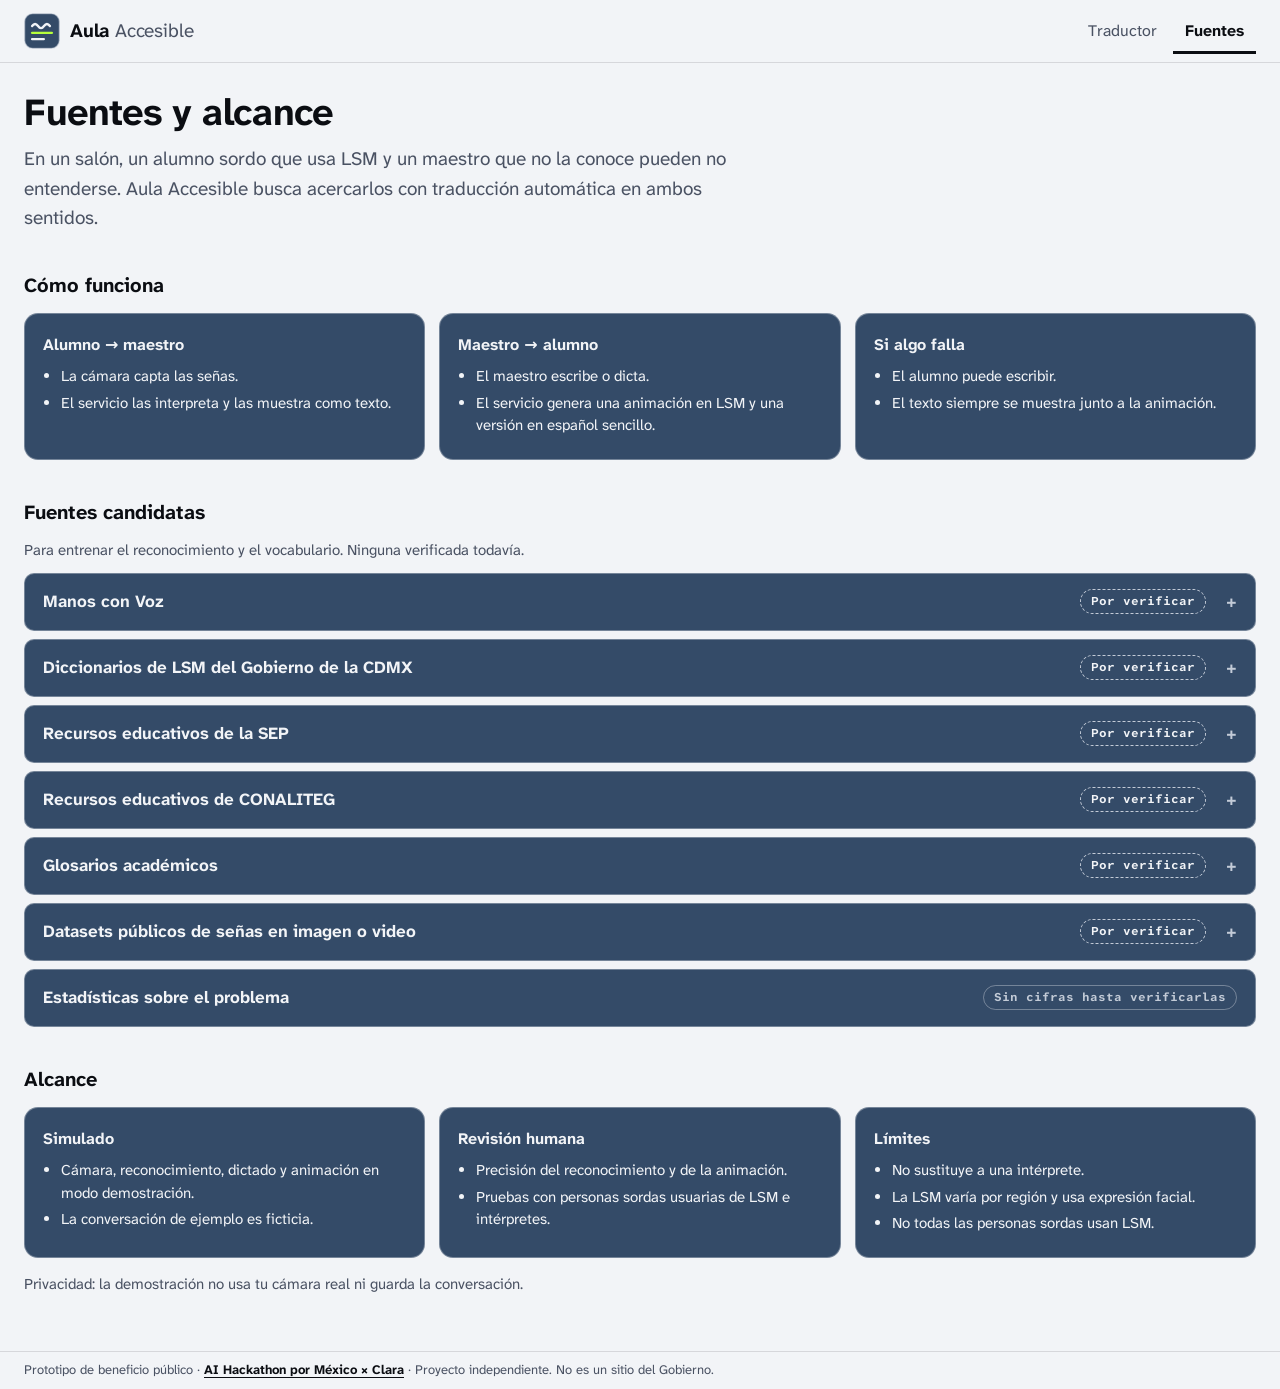
==== frontend/fuentes.html @ b3460d05 "Front-end agregado" ====
<!doctype html>
<html lang="es-MX">
<head>
  <meta charset="utf-8">
  <meta name="viewport" content="width=device-width, initial-scale=1">
  <title>Aula Accesible · Fuentes y alcance</title>
  <meta name="description" content="Cómo funciona Aula Accesible, qué está simulado, sus límites y las fuentes candidatas.">
  <link rel="icon" href="assets/img/logo.svg" type="image/svg+xml">
  <link rel="preconnect" href="https://fonts.googleapis.com">
  <link rel="preconnect" href="https://fonts.gstatic.com" crossorigin>
  <link rel="stylesheet" href="https://fonts.googleapis.com/css2?family=Atkinson+Hyperlegible+Mono:wght@400;500&family=Atkinson+Hyperlegible+Next:wght@400;500;700&display=swap">
  <link rel="stylesheet" href="css/main.css">
</head>
<body class="page page--scroll">

  <a class="skip-link" href="#main">Saltar al contenido</a>

  <header class="header">
    <div class="header__inner container">
      <a class="brand" href="index.html" aria-label="Aula Accesible, ir al traductor">
        <img class="brand__logo" src="assets/img/logo.svg" alt="" width="36" height="36">
        <span class="brand__name">Aula <span class="brand__accent">Accesible</span></span>
      </a>
      <nav class="nav" aria-label="Principal">
        <a class="nav__link" href="index.html">Traductor</a>
        <a class="nav__link" href="fuentes.html" aria-current="page">Fuentes</a>
      </nav>
    </div>
  </header>

  <main id="main" class="content container" tabindex="-1">
    <div class="content__head">
      <h1 class="content__title">Fuentes y alcance</h1>
      <p class="content__lead">En un salón, un alumno sordo que usa LSM y un maestro que no la conoce pueden no entenderse. Aula Accesible busca acercarlos con traducción automática en ambos sentidos.</p>
    </div>

    <!-- ================================================================
         Cómo funciona
         ================================================================ -->
    <h2 class="content__section-title">Cómo funciona</h2>
    <div class="info-grid">
      <article class="info-card">
        <h3 class="info-card__title">Alumno → maestro</h3>
        <ul class="info-card__list">
          <li>La cámara capta las señas.</li>
          <li>El servicio las interpreta y las muestra como texto.</li>
        </ul>
      </article>
      <article class="info-card">
        <h3 class="info-card__title">Maestro → alumno</h3>
        <ul class="info-card__list">
          <li>El maestro escribe o dicta.</li>
          <li>El servicio genera una animación en LSM y una versión en español sencillo.</li>
        </ul>
      </article>
      <article class="info-card">
        <h3 class="info-card__title">Si algo falla</h3>
        <ul class="info-card__list">
          <li>El alumno puede escribir.</li>
          <li>El texto siempre se muestra junto a la animación.</li>
        </ul>
      </article>
    </div>

    <!-- ================================================================
         Fuentes candidatas (ninguna verificada todavía)
         ================================================================ -->
    <h2 class="content__section-title">Fuentes candidatas</h2>
    <p class="hint content__intro">Para entrenar el reconocimiento y el vocabulario. Ninguna verificada todavía.</p>
    <ul class="source-list">
      <li class="source-list__item">
        <details>
          <summary class="source-list__summary">Manos con Voz <span class="badge badge--pending">Por verificar</span></summary>
          <dl class="data-grid">
            <div><dt class="data-grid__term">Institución o autor</dt><dd class="data-grid__value">Por verificar</dd></div>
            <div><dt class="data-grid__term">Enlace y página</dt><dd class="data-grid__value">Por verificar</dd></div>
            <div><dt class="data-grid__term">Fecha de consulta</dt><dd class="data-grid__value">Se registra al consultar</dd></div>
            <div><dt class="data-grid__term">Condiciones de uso</dt><dd class="data-grid__value">Por verificar</dd></div>
          </dl>
        </details>
      </li>
      <li class="source-list__item">
        <details>
          <summary class="source-list__summary">Diccionarios de LSM del Gobierno de la CDMX <span class="badge badge--pending">Por verificar</span></summary>
          <dl class="data-grid">
            <div><dt class="data-grid__term">Institución o autor</dt><dd class="data-grid__value">Por verificar</dd></div>
            <div><dt class="data-grid__term">Enlace y página</dt><dd class="data-grid__value">Por verificar</dd></div>
            <div><dt class="data-grid__term">Fecha de consulta</dt><dd class="data-grid__value">Se registra al consultar</dd></div>
            <div><dt class="data-grid__term">Condiciones de uso</dt><dd class="data-grid__value">Por verificar</dd></div>
          </dl>
        </details>
      </li>
      <li class="source-list__item">
        <details>
          <summary class="source-list__summary">Recursos educativos de la SEP <span class="badge badge--pending">Por verificar</span></summary>
          <dl class="data-grid">
            <div><dt class="data-grid__term">Institución o autor</dt><dd class="data-grid__value">Por verificar</dd></div>
            <div><dt class="data-grid__term">Enlace y página</dt><dd class="data-grid__value">Por verificar</dd></div>
            <div><dt class="data-grid__term">Fecha de consulta</dt><dd class="data-grid__value">Se registra al consultar</dd></div>
            <div><dt class="data-grid__term">Condiciones de uso</dt><dd class="data-grid__value">Por verificar</dd></div>
          </dl>
          <p class="hint source-list__note">Se revisa por separado de CONALITEG.</p>
        </details>
      </li>
      <li class="source-list__item">
        <details>
          <summary class="source-list__summary">Recursos educativos de CONALITEG <span class="badge badge--pending">Por verificar</span></summary>
          <dl class="data-grid">
            <div><dt class="data-grid__term">Institución o autor</dt><dd class="data-grid__value">Por verificar</dd></div>
            <div><dt class="data-grid__term">Enlace y página</dt><dd class="data-grid__value">Por verificar</dd></div>
            <div><dt class="data-grid__term">Fecha de consulta</dt><dd class="data-grid__value">Se registra al consultar</dd></div>
            <div><dt class="data-grid__term">Condiciones de uso</dt><dd class="data-grid__value">Por verificar</dd></div>
          </dl>
          <p class="hint source-list__note">Se revisa por separado de la SEP.</p>
        </details>
      </li>
      <li class="source-list__item">
        <details>
          <summary class="source-list__summary">Glosarios académicos <span class="badge badge--pending">Por verificar</span></summary>
          <dl class="data-grid">
            <div><dt class="data-grid__term">Institución o autor</dt><dd class="data-grid__value">Por verificar</dd></div>
            <div><dt class="data-grid__term">Enlace y página</dt><dd class="data-grid__value">Por verificar</dd></div>
            <div><dt class="data-grid__term">Fecha de consulta</dt><dd class="data-grid__value">Se registra al consultar</dd></div>
            <div><dt class="data-grid__term">Condiciones de uso</dt><dd class="data-grid__value">Por verificar</dd></div>
          </dl>
        </details>
      </li>
      <li class="source-list__item">
        <details>
          <summary class="source-list__summary">Datasets públicos de señas en imagen o video <span class="badge badge--pending">Por verificar</span></summary>
          <dl class="data-grid">
            <div><dt class="data-grid__term">Institución o autor</dt><dd class="data-grid__value">Por verificar</dd></div>
            <div><dt class="data-grid__term">Enlace y página</dt><dd class="data-grid__value">Por verificar</dd></div>
            <div><dt class="data-grid__term">Fecha de consulta</dt><dd class="data-grid__value">Se registra al consultar</dd></div>
            <div><dt class="data-grid__term">Condiciones de uso</dt><dd class="data-grid__value">Por verificar</dd></div>
          </dl>
          <p class="hint source-list__note">Kaggle o Roboflow solo alojan: se cita al autor real y su licencia.</p>
        </details>
      </li>
      <li class="source-list__item">
        <div class="source-list__summary source-list__summary--static">
          Estadísticas sobre el problema <span class="badge badge--neutral">Sin cifras hasta verificarlas</span>
        </div>
      </li>
    </ul>

    <!-- ================================================================
         Alcance
         ================================================================ -->
    <h2 class="content__section-title">Alcance</h2>
    <div class="info-grid">
      <article class="info-card">
        <h3 class="info-card__title">Simulado</h3>
        <ul class="info-card__list">
          <li>Cámara, reconocimiento, dictado y animación en modo demostración.</li>
          <li>La conversación de ejemplo es ficticia.</li>
        </ul>
      </article>
      <article class="info-card">
        <h3 class="info-card__title">Revisión humana</h3>
        <ul class="info-card__list">
          <li>Precisión del reconocimiento y de la animación.</li>
          <li>Pruebas con personas sordas usuarias de LSM e intérpretes.</li>
        </ul>
      </article>
      <article class="info-card">
        <h3 class="info-card__title">Límites</h3>
        <ul class="info-card__list">
          <li>No sustituye a una intérprete.</li>
          <li>La LSM varía por región y usa expresión facial.</li>
          <li>No todas las personas sordas usan LSM.</li>
        </ul>
      </article>
    </div>
    <p class="hint content__note">Privacidad: la demostración no usa tu cámara real ni guarda la conversación.</p>
  </main>

  <footer class="footer">
    <div class="footer__inner container">
      <p>Prototipo de beneficio público · <a class="footer__link" href="https://hackathon.clara.com/" target="_blank" rel="noopener">AI Hackathon por México × Clara</a> · Proyecto independiente. No es un sitio del Gobierno.</p>
    </div>
  </footer>

</body>
</html>
---- frontend/css/main.css ----
@charset "UTF-8";
*,
*::before,
*::after {
  box-sizing: border-box;
}

html {
  -webkit-text-size-adjust: 100%;
}

body,
h1,
h2,
h3,
p,
ol,
ul,
dl,
dd,
figure {
  margin: 0;
}

ol,
ul {
  padding: 0;
}

img,
svg,
video {
  display: block;
  max-width: 100%;
}

button,
input,
textarea,
select {
  font: inherit;
  color: inherit;
}

[hidden] {
  display: none !important;
}

.page {
  --fg: #0B0D12;
  --fg-2: #4A5263;
  --line: rgba(11, 13, 18, .12);
  --line-strong: rgba(11, 13, 18, .3);
  --ring: #0B0D12;
  --disabled: #6B7486;
  --tint: rgba(11, 13, 18, .06);
  --tint-hover: rgba(11, 13, 18, .12);
  min-height: 100vh;
  display: flex;
  flex-direction: column;
  font-family: "Atkinson Hyperlegible Next", "Atkinson Hyperlegible", system-ui, -apple-system, "Segoe UI", sans-serif;
  font-size: 17px;
  line-height: 1.6;
  color: var(--fg);
  background: #F2F4F7;
  -webkit-font-smoothing: antialiased;
}
@media (min-width: 1000px) and (min-height: 600px) {
  .page {
    height: 100vh;
    overflow: hidden;
  }
}

@media (min-width: 1000px) and (min-height: 600px) {
  .page--scroll {
    height: auto;
    overflow: visible;
  }
}

.container {
  width: 100%;
  max-width: 1320px;
  margin: 0 auto;
  padding: 0 24px;
}
@media (max-width: 560px) {
  .container {
    padding: 0 16px;
  }
}

.icon {
  width: 20px;
  height: 20px;
  flex: none;
  fill: none;
  stroke: currentColor;
  stroke-width: 1.75;
  stroke-linecap: round;
  stroke-linejoin: round;
}

.icon--sm {
  width: 16px;
  height: 16px;
}

.icon--lg {
  width: 32px;
  height: 32px;
  stroke-width: 1.5;
}

.mono {
  font-family: "Atkinson Hyperlegible Mono", ui-monospace, "SFMono-Regular", Menlo, monospace;
  font-size: 13px;
}

:focus-visible {
  outline: 3px solid var(--ring);
  outline-offset: 3px;
  border-radius: 6px;
}

.sr-only {
  position: absolute;
  width: 1px;
  height: 1px;
  padding: 0;
  margin: -1px;
  overflow: hidden;
  clip: rect(0 0 0 0);
  white-space: nowrap;
  border: 0;
}

.skip-link {
  position: absolute;
  top: -100px;
  left: 16px;
  z-index: 100;
  padding: 8px 16px;
  background: #0B0D12;
  color: #F2F4F7;
  border-radius: 10px;
  font-weight: 700;
}
.skip-link:focus {
  top: 8px;
}

@media (prefers-reduced-motion: reduce) {
  *,
  *::before,
  *::after {
    animation-duration: 0.01ms !important;
    animation-iteration-count: 1 !important;
    transition-duration: 0.01ms !important;
  }
}
.header {
  position: sticky;
  top: 0;
  z-index: 20;
  flex: none;
  background: #F2F4F7;
  border-bottom: 1px solid var(--line);
}
@media (min-width: 1000px) and (min-height: 600px) {
  .header {
    position: static;
  }
}

.header__inner {
  display: flex;
  flex-wrap: wrap;
  align-items: center;
  gap: 8px 24px;
  padding-top: 8px;
  padding-bottom: 8px;
}

.brand {
  display: inline-flex;
  align-items: center;
  gap: 10px;
  min-height: 44px;
  color: var(--fg);
  text-decoration: none;
}

.brand__logo {
  width: 36px;
  height: 36px;
}

.brand__name {
  font-weight: 700;
  font-size: 19px;
  letter-spacing: -0.01em;
}

.brand__accent {
  font-weight: 400;
  color: var(--fg-2);
}

.nav {
  display: flex;
  flex-wrap: wrap;
  gap: 4px;
  margin-left: auto;
}

.nav__link {
  display: inline-flex;
  align-items: center;
  min-height: 44px;
  padding: 10px 12px 7px;
  border-bottom: 3px solid transparent;
  font-size: 16px;
  color: var(--fg-2);
  text-decoration: none;
}
.nav__link:hover {
  color: var(--fg);
}
.nav__link[aria-current=page] {
  color: var(--fg);
  font-weight: 700;
  border-bottom-color: var(--fg);
}

.demo-toggle {
  font: inherit;
  color: inherit;
  background: none;
  border: 0;
  padding: 0;
  cursor: pointer;
  display: inline-flex;
  align-items: center;
  gap: 8px;
  min-height: 44px;
  padding: 6px 12px;
  border: 1px solid var(--line-strong);
  border-radius: 10px;
  font-family: "Atkinson Hyperlegible Mono", ui-monospace, "SFMono-Regular", Menlo, monospace;
  font-size: 13px;
}
.demo-toggle[aria-expanded=true] {
  border-color: var(--fg);
}

.footer {
  flex: none;
  border-top: 1px solid var(--line);
}

.footer__inner {
  display: flex;
  flex-wrap: wrap;
  align-items: center;
  justify-content: space-between;
  gap: 4px 24px;
  padding-top: 8px;
  padding-bottom: 8px;
  font-size: 13px;
  color: var(--fg-2);
}

.footer__link {
  color: var(--fg);
  font-weight: 700;
  text-underline-offset: 3px;
}

.live {
  flex: 1 0 auto;
  display: flex;
  flex-direction: column;
}
@media (min-width: 1000px) and (min-height: 600px) {
  .live {
    flex: 1 1 auto;
    min-height: 0;
  }
}

.live__grid {
  display: grid;
  gap: 16px;
  padding-top: 12px;
  padding-bottom: 24px;
}
@media (min-width: 1000px) {
  .live__grid {
    grid-template-columns: minmax(0, 1fr) minmax(0, 1fr);
  }
}
@media (min-width: 1000px) and (min-height: 600px) {
  .live__grid {
    flex: 1 1 auto;
    min-height: 0;
    grid-template-rows: minmax(0, 1fr);
    padding-bottom: 12px;
  }
}

.content {
  flex: 1 0 auto;
  padding-top: 28px;
  padding-bottom: 56px;
}

.content__head {
  display: flex;
  flex-direction: column;
  gap: 10px;
  margin-bottom: 24px;
}

.content__title {
  font-weight: 700;
  font-size: clamp(28px, 4vw, 38px);
  line-height: 1.15;
  letter-spacing: -0.01em;
}

.content__lead {
  max-width: 60ch;
  font-size: 19px;
  line-height: 1.55;
  color: var(--fg-2);
}

.content__section-title {
  margin: 36px 0 12px;
  font-weight: 700;
  font-size: 20px;
}

.content__intro {
  margin-bottom: 12px;
}

.content__note {
  margin-top: 16px;
}

.button {
  font: inherit;
  color: inherit;
  background: none;
  border: 0;
  padding: 0;
  cursor: pointer;
  display: inline-flex;
  align-items: center;
  justify-content: center;
  gap: 10px;
  min-height: 48px;
  padding: 12px 22px;
  border: 2px solid transparent;
  border-radius: 10px;
  font-weight: 700;
  font-size: 17px;
  line-height: 1.2;
  text-decoration: none;
  transition: background-color 0.15s, border-color 0.15s;
}
.button[disabled] {
  opacity: 0.45;
  cursor: not-allowed;
}

.button--primary {
  background: #B6FF3B;
  color: #0B0D12;
}
.button--primary:hover:not([disabled]) {
  background: #CCFF7A;
}

.button--secondary {
  color: var(--fg);
  border-color: var(--fg-2);
}
.button--secondary:hover:not([disabled]) {
  border-color: var(--fg);
}

.button--ghost {
  color: var(--fg);
  padding: 10px 14px;
}
.button--ghost:hover:not([disabled]) {
  background: var(--tint);
}

.button--tint {
  color: var(--fg);
  background: var(--tint);
  border: 0;
}
.button--tint:hover:not([disabled]) {
  background: var(--tint-hover);
}

.button--sm {
  min-height: 44px;
  padding: 8px 14px;
  font-size: 15px;
}

.button--xs {
  min-height: 36px;
  padding: 6px 12px;
  border-radius: 9px;
  font-size: 13px;
}

.button--block {
  width: 100%;
}

.button-group {
  display: grid;
  grid-auto-flow: column;
  grid-auto-columns: 1fr;
  gap: 8px;
}
.button-group > .button {
  width: 100%;
}

.text-button {
  font: inherit;
  color: inherit;
  background: none;
  border: 0;
  padding: 0;
  cursor: pointer;
  padding: 4px 0;
  font-weight: 700;
  font-size: 15px;
  color: var(--fg);
  text-decoration: underline;
  text-decoration-color: var(--ring);
  text-decoration-thickness: 2px;
  text-underline-offset: 4px;
}

.icon-button {
  font: inherit;
  color: inherit;
  background: none;
  border: 0;
  padding: 0;
  cursor: pointer;
  display: grid;
  place-items: center;
  flex: none;
  width: 40px;
  height: 40px;
  border-radius: 10px;
  background: var(--tint);
  color: var(--fg);
}
.icon-button:hover:not([disabled]) {
  background: var(--tint-hover);
}
.icon-button[disabled] {
  opacity: 0.45;
  cursor: not-allowed;
}

.icon-button--outline {
  background: transparent;
  border: 1px solid var(--fg-2);
}

.segmented {
  display: inline-flex;
  gap: 2px;
  padding: 3px;
  border-radius: 12px;
  background: var(--tint);
}

.segmented__option {
  font: inherit;
  color: inherit;
  background: none;
  border: 0;
  padding: 0;
  cursor: pointer;
  min-width: 48px;
  height: 34px;
  padding: 0 10px;
  border-radius: 9px;
  font-weight: 700;
  font-size: 13px;
  color: var(--fg);
}
.segmented__option:hover:not([aria-pressed=true]):not([disabled]) {
  background: var(--tint);
}
.segmented__option[aria-pressed=true] {
  background: #B6FF3B;
  color: #0B0D12;
}
.segmented__option[disabled] {
  opacity: 0.45;
  cursor: not-allowed;
}

.segmented--full {
  display: grid;
  grid-template-columns: repeat(var(--segments, 3), minmax(0, 1fr));
  border-radius: 10px;
}
.segmented--full .segmented__option {
  min-width: 0;
  height: 30px;
  padding: 0 4px;
  border-radius: 8px;
}

.chip {
  display: inline-flex;
  align-items: center;
  justify-content: center;
  gap: 8px;
  min-height: 36px;
  padding: 4px 12px;
  border: 1px solid var(--fg-2);
  border-radius: 999px;
  background: transparent;
  font-weight: 700;
  font-size: 14px;
  color: var(--fg);
  cursor: pointer;
}
.chip:hover:not([disabled]) {
  border-color: var(--ring);
}
.chip[aria-pressed=true] {
  background: #B6FF3B;
  border-color: #B6FF3B;
  color: #0B0D12;
}
.chip[disabled] {
  opacity: 0.45;
  cursor: not-allowed;
}

.badge {
  display: inline-flex;
  align-items: center;
  gap: 6px;
  padding: 4px 10px;
  border: 1px solid var(--fg-2);
  border-radius: 999px;
  font-family: "Atkinson Hyperlegible Mono", ui-monospace, "SFMono-Regular", Menlo, monospace;
  font-size: 12px;
  line-height: 1.3;
  color: var(--fg);
  white-space: nowrap;
}

.badge--pending {
  border-style: dashed;
}

.badge--neutral {
  border-color: var(--line-strong);
  color: var(--fg-2);
}

.live-chip {
  position: absolute;
  top: 10px;
  left: 10px;
  display: inline-flex;
  align-items: center;
  gap: 6px;
  padding: 3px 9px;
  border: 1px solid #B6FF3B;
  border-radius: 999px;
  background: #0B0D12;
  color: #F2F4F7;
  font-family: "Atkinson Hyperlegible Mono", ui-monospace, "SFMono-Regular", Menlo, monospace;
  font-size: 11px;
}
.live-chip::before {
  content: "";
  width: 8px;
  height: 8px;
  border-radius: 50%;
  background: #B6FF3B;
}

.live-chip--idle {
  border-color: #C3CBD7;
}
.live-chip--idle::before {
  background: transparent;
  border: 1.5px solid #C3CBD7;
}

.avatar {
  display: grid;
  place-items: center;
  flex: none;
  width: 34px;
  height: 34px;
  border-radius: 50%;
  font-family: "Atkinson Hyperlegible Mono", ui-monospace, "SFMono-Regular", Menlo, monospace;
  font-weight: 700;
  font-size: 14px;
}

.avatar--alumno {
  background: #B6FF3B;
  color: #0B0D12;
  border: 1.5px solid #0B0D12;
}

.avatar--maestro {
  background: #F2F4F7;
  color: #0B0D12;
  border: 1.5px solid #0B0D12;
}

.avatar--system {
  color: var(--fg);
  border: 2px solid var(--fg);
}

.avatar--neutral {
  color: var(--fg-2);
  border: 1px dashed var(--fg-2);
}

.avatar--sm {
  width: 28px;
  height: 28px;
  font-size: 12px;
}

.hint {
  display: flex;
  align-items: center;
  gap: 8px;
  font-size: 15px;
  line-height: 1.4;
  color: var(--fg-2);
}

.hint--warn {
  font-weight: 700;
  color: var(--fg);
}

.banner {
  display: flex;
  flex-wrap: wrap;
  align-items: center;
  justify-content: space-between;
  gap: 10px 16px;
  margin-top: 16px;
  padding: 10px 16px;
  border: 2px solid var(--fg);
  border-radius: 10px;
  font-weight: 700;
}

.banner__text {
  display: flex;
  align-items: center;
  gap: 10px;
}

.toast {
  --fg: #F2F4F7;
  --fg-2: #C3CBD7;
  --line: rgba(242, 244, 247, .18);
  --line-strong: rgba(242, 244, 247, .34);
  --ring: #B6FF3B;
  --disabled: #AEB7C6;
  --tint: rgba(242, 244, 247, .14);
  --tint-hover: rgba(242, 244, 247, .26);
  background: #344B68;
  color: var(--fg);
  position: fixed;
  left: 50%;
  bottom: 24px;
  z-index: 50;
  display: flex;
  align-items: center;
  gap: 12px;
  width: min(520px, 100% - 32px);
  padding: 10px 10px 10px 16px;
  border: 1px solid var(--fg-2);
  border-radius: 10px;
  transform: translateX(-50%);
}

.toast--warn {
  border: 2px solid var(--fg);
}

.toast__text {
  flex: 1;
  font-size: 16px;
  line-height: 1.4;
}

.panel {
  --fg: #F2F4F7;
  --fg-2: #C3CBD7;
  --line: rgba(242, 244, 247, .18);
  --line-strong: rgba(242, 244, 247, .34);
  --ring: #B6FF3B;
  --disabled: #AEB7C6;
  --tint: rgba(242, 244, 247, .14);
  --tint-hover: rgba(242, 244, 247, .26);
  background: #344B68;
  color: var(--fg);
  display: flex;
  flex-direction: column;
  gap: 12px;
  min-width: 0;
  padding: 16px 18px;
  border: 1px solid var(--line-strong);
  border-radius: 14px;
  container-type: inline-size;
  container-name: panel;
}
@media (max-width: 560px) {
  .panel {
    padding: 14px;
  }
}
@media (min-width: 1000px) and (min-height: 600px) {
  .panel {
    height: 100%;
    min-height: 0;
    overflow-y: auto;
  }
}

.panel__header {
  display: flex;
  flex-wrap: wrap;
  align-items: center;
  justify-content: space-between;
  gap: 10px;
}

.panel__title {
  display: flex;
  align-items: center;
  gap: 10px;
  font-weight: 700;
  font-size: 21px;
  line-height: 1.2;
}

.panel__footer {
  display: flex;
  flex-direction: column;
  gap: 8px;
}

.alumno {
  display: flex;
  flex-direction: column;
  gap: 14px;
  min-height: 0;
}
@container panel (min-width: 520px) {
  .alumno {
    flex-direction: row;
    align-items: stretch;
  }
}
@media (min-width: 1000px) and (min-height: 600px) {
  .alumno {
    flex: 1 1 auto;
    min-height: 220px;
    flex-direction: row;
    align-items: stretch;
  }
}

.alumno__media {
  display: flex;
  flex-direction: column;
  gap: 12px;
  min-width: 0;
}
@container panel (min-width: 520px) {
  .alumno__media {
    flex: 0 0 52%;
  }
}
@media (min-width: 1000px) and (min-height: 600px) {
  .alumno__media {
    flex: 0 0 52%;
    min-height: 0;
  }
}

.alumno__info {
  display: flex;
  flex-direction: column;
  gap: 10px;
  min-width: 0;
}
@container panel (min-width: 520px) {
  .alumno__info {
    flex: 1 1 0;
  }
}
@media (min-width: 1000px) and (min-height: 600px) {
  .alumno__info {
    flex: 1 1 0;
    min-height: 0;
    overflow-y: auto;
  }
}

.player-controls {
  display: flex;
  flex-wrap: wrap;
  align-items: center;
  gap: 6px;
}

.stage {
  --fg: #0B0D12;
  --fg-2: #4A5263;
  --line: rgba(11, 13, 18, .12);
  --line-strong: rgba(11, 13, 18, .3);
  --ring: #0B0D12;
  --disabled: #6B7486;
  --tint: rgba(11, 13, 18, .06);
  --tint-hover: rgba(11, 13, 18, .12);
  position: relative;
  display: flex;
  flex-direction: column;
  align-items: center;
  justify-content: center;
  width: 100%;
  aspect-ratio: 3/4;
  max-height: 70vh;
  overflow: hidden;
  padding: 16px;
  border: 2px solid transparent;
  border-radius: 10px;
  background: #F2F4F7;
  color: var(--fg-2);
  text-align: center;
}
@container panel (min-width: 520px) {
  .stage {
    max-height: none;
  }
}
@media (min-width: 1000px) and (min-height: 600px) {
  .stage {
    flex: 0 1 auto;
    min-height: 160px;
  }
}

.stage--live {
  border-color: #0B0D12;
  color: var(--fg);
}

.stage--error {
  color: var(--fg);
  box-shadow: inset 0 0 0 2px #0B0D12;
}

.stage__view {
  display: flex;
  flex-direction: column;
  align-items: center;
  gap: 10px;
}
.stage__view .icon {
  color: var(--fg);
}

.stage__title {
  font-weight: 700;
  color: var(--fg);
}

.stage__note {
  font-size: 15px;
  line-height: 1.5;
}

.stage__live-text {
  max-width: 28ch;
  font-weight: 700;
  font-size: 18px;
  line-height: 1.4;
  color: var(--fg);
}

.stage__video {
  position: absolute;
  inset: 0;
  width: 100%;
  height: 100%;
  object-fit: contain;
  background: #F2F4F7;
}

.pulse-dot {
  width: 10px;
  height: 10px;
  flex: none;
  border-radius: 50%;
  background: var(--fg);
  animation: pulse-dot 1.6s ease-in-out infinite;
}

@keyframes pulse-dot {
  0%, 100% {
    opacity: 0.35;
  }
  50% {
    opacity: 1;
  }
}
.camera {
  --fg: #0B0D12;
  --fg-2: #4A5263;
  --line: rgba(11, 13, 18, .12);
  --line-strong: rgba(11, 13, 18, .3);
  --ring: #0B0D12;
  --disabled: #6B7486;
  --tint: rgba(11, 13, 18, .06);
  --tint-hover: rgba(11, 13, 18, .12);
  position: relative;
  display: flex;
  flex-direction: column;
  align-items: center;
  justify-content: center;
  gap: 6px;
  width: 100%;
  aspect-ratio: 4/3;
  overflow: hidden;
  padding: 10px;
  border-radius: 10px;
  background: #F2F4F7;
  color: var(--fg-2);
  font-size: 13px;
  line-height: 1.3;
  text-align: center;
}
.camera .icon {
  width: 24px;
  height: 24px;
  stroke-width: 1.5;
  color: var(--fg);
}
@media (min-width: 1000px) and (min-height: 600px) {
  .camera {
    flex: 1 1 auto;
    min-height: 96px;
    aspect-ratio: auto;
  }
}

.camera--active {
  --fg: #F2F4F7;
  --fg-2: #C3CBD7;
  --ring: #B6FF3B;
  background: #0B0D12;
  color: var(--fg-2);
}

.camera--warn {
  color: var(--fg);
  font-weight: 700;
  box-shadow: inset 0 0 0 2px #0B0D12;
}

.camera__view {
  display: flex;
  flex-direction: column;
  align-items: center;
  gap: 6px;
}

.camera__video {
  position: absolute;
  inset: 0;
  width: 100%;
  height: 100%;
  object-fit: contain;
  transform: scaleX(-1);
}

.camera__guide {
  position: absolute;
  inset: 22px 14px 0;
  width: calc(100% - 28px);
  height: calc(100% - 22px);
  fill: none;
  stroke: #C3CBD7;
  stroke-width: 1.5;
  stroke-dasharray: 4 4;
  pointer-events: none;
}

.camera__guide--points {
  stroke: none;
  fill: #B6FF3B;
}

.camera__note {
  position: absolute;
  right: 8px;
  bottom: 6px;
  font-family: "Atkinson Hyperlegible Mono", ui-monospace, "SFMono-Regular", Menlo, monospace;
  font-size: 11px;
  color: #C3CBD7;
}

.turn {
  display: flex;
  align-items: center;
  gap: 8px;
  padding: 6px 10px;
  border: 1px solid var(--line-strong);
  border-radius: 10px;
  font-weight: 500;
  font-size: 15px;
  line-height: 1.3;
  color: var(--fg);
}

.turn--alumno {
  border: 2px solid #B6FF3B;
  font-weight: 700;
}

.turn--maestro {
  border: 2px solid var(--fg);
  font-weight: 700;
}

.turn__text {
  flex: 1;
}

.turn__sub {
  display: block;
  font-weight: 400;
  font-size: 13px;
  color: var(--fg-2);
}

.subtitle {
  padding-top: 10px;
  border-top: 1px solid var(--line-strong);
}

.subtitle__header {
  display: flex;
  flex-wrap: wrap;
  align-items: center;
  justify-content: space-between;
  gap: 8px;
  margin-bottom: 4px;
}

.subtitle__label {
  font-family: "Atkinson Hyperlegible Mono", ui-monospace, "SFMono-Regular", Menlo, monospace;
  font-size: 12px;
  color: var(--fg-2);
}

.subtitle__tools {
  display: flex;
  gap: 6px;
}

.subtitle__text {
  min-height: 1.4em;
  font-weight: 700;
  font-size: 19px;
  line-height: 1.4;
  color: var(--fg);
}

.subtitle__text--large {
  font-size: 26px;
  line-height: 1.35;
}

.confirm {
  display: grid;
  grid-template-columns: minmax(0, 1fr) auto;
  align-items: center;
  gap: 8px 12px;
  padding: 10px 12px;
  border: 2px solid #B6FF3B;
  border-radius: 10px;
}

.confirm__label {
  display: block;
  font-family: "Atkinson Hyperlegible Mono", ui-monospace, "SFMono-Regular", Menlo, monospace;
  font-size: 12px;
  color: var(--fg-2);
}

.confirm__text {
  font-weight: 700;
  font-size: 19px;
  line-height: 1.35;
}

.confirm__text--large {
  font-size: 24px;
}

.progress {
  grid-column: 1/-1;
  height: 4px;
  overflow: hidden;
  border-radius: 4px;
  background: var(--line-strong);
}
.progress::before {
  content: "";
  display: block;
  width: 0;
  height: 100%;
  background: #B6FF3B;
  animation: progress-fill 1400ms linear forwards;
}

@keyframes progress-fill {
  to {
    width: 100%;
  }
}
.camera-controls {
  display: flex;
  flex-direction: column;
  gap: 8px;
  margin-top: auto;
  padding-top: 10px;
  border-top: 1px solid var(--line-strong);
}

.camera-controls__header {
  display: flex;
  justify-content: space-between;
  gap: 8px;
  font-family: "Atkinson Hyperlegible Mono", ui-monospace, "SFMono-Regular", Menlo, monospace;
  font-size: 13px;
}

.camera-controls__group {
  display: flex;
  flex-direction: column;
  gap: 6px;
}

.checklist {
  display: grid;
  gap: 3px;
  list-style: none;
}

.checklist__item {
  display: flex;
  align-items: center;
  gap: 8px;
  font-size: 14px;
  line-height: 1.35;
  color: var(--fg);
}

.checklist__item--idle {
  color: var(--fg-2);
}

.checklist__item--warn {
  font-weight: 700;
  text-decoration: underline dotted;
  text-underline-offset: 3px;
}

.conversation {
  display: flex;
  flex-direction: column;
  gap: 14px;
  height: 380px;
  overflow-y: auto;
  padding: 4px 6px 4px 0;
  list-style: none;
}
@media (min-width: 1000px) and (min-height: 600px) {
  .conversation {
    flex: 1 1 auto;
    height: auto;
    min-height: 0;
  }
}

.conversation__empty {
  display: flex;
  flex-direction: column;
  align-items: center;
  gap: 8px;
  margin: auto;
  padding: 24px;
  color: var(--fg-2);
  text-align: center;
}

.message {
  display: grid;
  grid-template-columns: 34px minmax(0, 1fr);
  align-items: start;
  gap: 12px;
}

.message__meta {
  display: flex;
  flex-wrap: wrap;
  align-items: baseline;
  gap: 2px 10px;
  font-size: 13px;
  color: var(--fg-2);
}

.message__author {
  font-weight: 700;
  font-size: 15px;
  color: var(--fg);
}

.message__text {
  margin-top: 2px;
  font-size: 18px;
  line-height: 1.45;
  overflow-wrap: anywhere;
}

.message__status {
  margin-top: 4px;
  font-size: 13px;
  color: var(--fg-2);
}

.message__action {
  margin-top: 4px;
}

.message--interim .message__text {
  font-style: italic;
  color: var(--fg-2);
}

.message--system .message__text {
  font-weight: 700;
  font-size: 16px;
}

.composer {
  display: flex;
  flex-direction: column;
  gap: 8px;
  padding-top: 12px;
  border-top: 1px solid var(--line-strong);
}

.composer__box {
  display: flex;
  align-items: flex-end;
  gap: 4px;
  padding: 4px 4px 4px 16px;
  border: 1.5px solid #F2F4F7;
  border-radius: 24px;
  background: #F2F4F7;
}
.composer__box:focus-within {
  outline: 3px solid #B6FF3B;
  outline-offset: 2px;
}

.composer--listening .composer__box {
  border-style: dashed;
  border-color: #0B0D12;
}

.composer--invalid .composer__box {
  box-shadow: inset 0 0 0 2px #0B0D12;
}

.composer__input {
  flex: 1;
  min-width: 0;
  height: 42px;
  max-height: 160px;
  padding: 9px 0;
  overflow-y: auto;
  border: 0;
  background: transparent;
  font-size: 17px;
  line-height: 1.4;
  color: #0B0D12;
  resize: none;
}
.composer__input::placeholder {
  overflow: hidden;
  white-space: nowrap;
  text-overflow: ellipsis;
  color: #4A5263;
}
.composer__input:focus-visible {
  outline: none;
}

.composer__button {
  font: inherit;
  color: inherit;
  background: none;
  border: 0;
  padding: 0;
  cursor: pointer;
  display: grid;
  place-items: center;
  flex: none;
  width: 40px;
  height: 40px;
  border-radius: 50%;
  color: #0B0D12;
}
.composer__button:hover:not([disabled]) {
  background: rgba(11, 13, 18, 0.08);
}
.composer__button:focus-visible {
  outline: 3px solid #0B0D12;
  outline-offset: 1px;
  border-radius: 50%;
}
.composer__button[disabled] {
  opacity: 0.45;
  cursor: not-allowed;
}

.composer__mic[aria-pressed=true] {
  background: #0B0D12;
  color: #B6FF3B;
}

.composer__send {
  background: #0B0D12;
  color: #F2F4F7;
}
.composer__send:hover:not([disabled]) {
  background: #2A2E38;
}

.composer__feedback {
  display: flex;
  flex-wrap: wrap;
  align-items: center;
  gap: 4px 16px;
}
.composer__feedback:empty {
  display: none;
}

.writer {
  display: grid;
  grid-template-columns: minmax(0, 1fr) auto;
  align-items: center;
  gap: 10px;
}

.writer__input {
  width: 100%;
  min-height: 44px;
  padding: 10px 14px;
  border: 1.5px solid #F2F4F7;
  border-radius: 10px;
  background: #F2F4F7;
  color: #0B0D12;
  font-size: 17px;
}
.writer__input::placeholder {
  color: #4A5263;
}
.writer__input:focus-visible {
  outline: 3px solid #B6FF3B;
  outline-offset: 2px;
}

.info-grid {
  display: grid;
  grid-template-columns: repeat(auto-fit, minmax(min(240px, 100%), 1fr));
  gap: 14px;
}

.info-card {
  --fg: #F2F4F7;
  --fg-2: #C3CBD7;
  --line: rgba(242, 244, 247, .18);
  --line-strong: rgba(242, 244, 247, .34);
  --ring: #B6FF3B;
  --disabled: #AEB7C6;
  --tint: rgba(242, 244, 247, .14);
  --tint-hover: rgba(242, 244, 247, .26);
  background: #344B68;
  color: var(--fg);
  padding: 18px;
  border: 1px solid var(--line-strong);
  border-radius: 14px;
}

.info-card__title {
  margin-bottom: 8px;
  font-size: 16px;
}

.info-card__list {
  padding-left: 18px;
  font-size: 15px;
  line-height: 1.5;
}
.info-card__list li {
  margin-bottom: 4px;
}

.source-list {
  display: grid;
  gap: 8px;
  list-style: none;
}

.source-list__item {
  --fg: #F2F4F7;
  --fg-2: #C3CBD7;
  --line: rgba(242, 244, 247, .18);
  --line-strong: rgba(242, 244, 247, .34);
  --ring: #B6FF3B;
  --disabled: #AEB7C6;
  --tint: rgba(242, 244, 247, .14);
  --tint-hover: rgba(242, 244, 247, .26);
  background: #344B68;
  color: var(--fg);
  border: 1px solid var(--line-strong);
  border-radius: 10px;
}

.source-list__summary {
  display: flex;
  align-items: center;
  justify-content: space-between;
  gap: 12px;
  min-height: 56px;
  padding: 8px 18px;
  font-weight: 700;
  list-style: none;
  cursor: pointer;
}
.source-list__summary::-webkit-details-marker {
  display: none;
}
.source-list__summary::after {
  content: "+";
  margin-left: 8px;
  font-family: "Atkinson Hyperlegible Mono", ui-monospace, "SFMono-Regular", Menlo, monospace;
  color: var(--fg-2);
}
[open] > .source-list__summary::after {
  content: "–";
}
.source-list__summary .badge {
  margin-left: auto;
}

.source-list__summary--static {
  cursor: default;
}
.source-list__summary--static::after {
  content: none;
}

.source-list__note {
  padding: 0 18px 16px;
}

.data-grid {
  display: grid;
  grid-template-columns: repeat(auto-fit, minmax(min(200px, 100%), 1fr));
  gap: 12px 24px;
  padding: 4px 18px 18px;
}

.data-grid__term {
  font-family: "Atkinson Hyperlegible Mono", ui-monospace, "SFMono-Regular", Menlo, monospace;
  font-size: 12px;
  color: var(--fg-2);
}

.data-grid__value {
  margin-top: 2px;
  font-size: 16px;
}

.demo {
  --fg: #F2F4F7;
  --fg-2: #C3CBD7;
  --line: rgba(242, 244, 247, .18);
  --line-strong: rgba(242, 244, 247, .34);
  --ring: #B6FF3B;
  --disabled: #AEB7C6;
  --tint: rgba(242, 244, 247, .14);
  --tint-hover: rgba(242, 244, 247, .26);
  background: #344B68;
  color: var(--fg);
  position: fixed;
  top: 64px;
  right: 16px;
  z-index: 31;
  display: flex;
  flex-direction: column;
  gap: 12px;
  width: min(340px, 100% - 32px);
  max-height: calc(100vh - 88px);
  overflow-y: auto;
  padding: 16px;
  border: 1px solid var(--fg-2);
  border-radius: 14px;
}

.demo__header {
  display: flex;
  align-items: center;
  justify-content: space-between;
  gap: 8px;
}

.demo__title {
  font-size: 16px;
}

.demo__actions {
  display: grid;
  grid-template-columns: repeat(2, minmax(0, 1fr));
  gap: 6px;
}

.demo__action {
  font: inherit;
  color: inherit;
  background: none;
  border: 0;
  padding: 0;
  cursor: pointer;
  min-height: 36px;
  padding: 6px 10px;
  border: 1px solid var(--line-strong);
  border-radius: 6px;
  font-size: 13px;
  text-align: left;
}
.demo__action:hover {
  border-color: #B6FF3B;
}

.demo__option {
  display: flex;
  align-items: center;
  gap: 10px;
  padding: 6px 4px;
  font-size: 15px;
  cursor: pointer;
}
.demo__option input {
  width: 18px;
  height: 18px;
  margin: 0;
  accent-color: #B6FF3B;
}
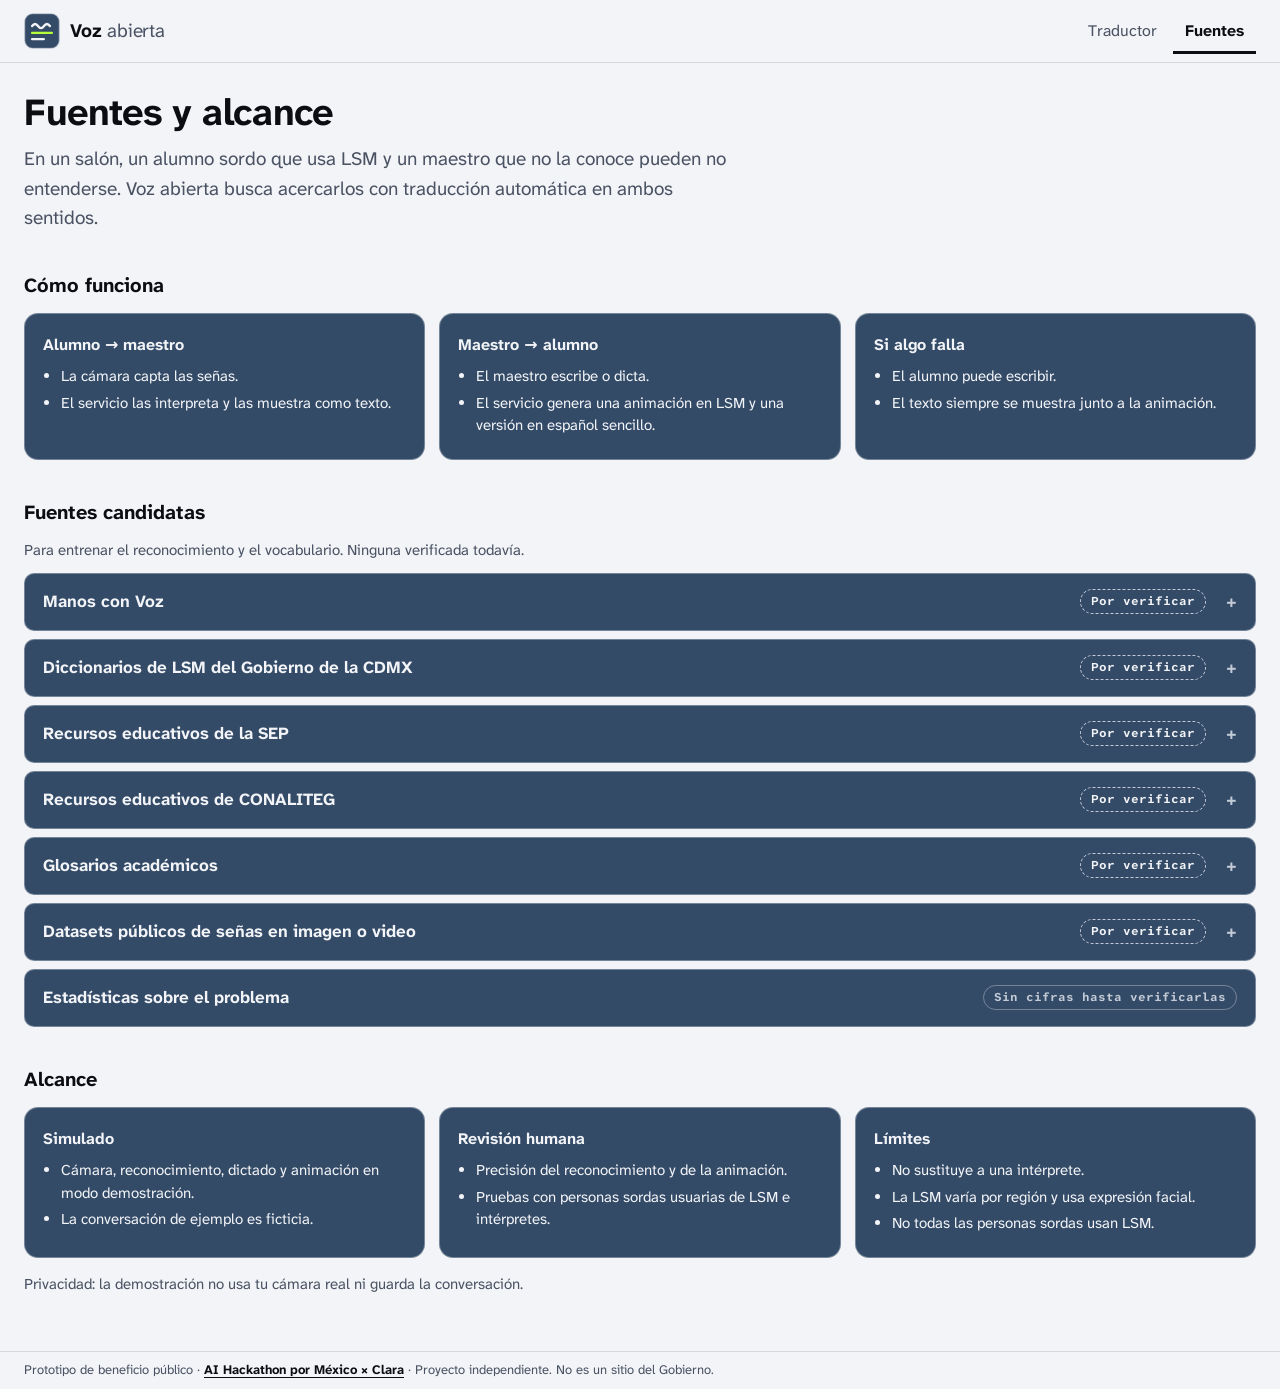
==== commit 8dab940c: "feat(frontend): renombrar la app a Voz abierta Co-Authored-By: Devin AI <158243242+devin-ai-integrat" ====
--- a/frontend/fuentes.html
+++ b/frontend/fuentes.html
@@ -3,8 +3,8 @@
 <head>
   <meta charset="utf-8">
   <meta name="viewport" content="width=device-width, initial-scale=1">
-  <title>Aula Accesible · Fuentes y alcance</title>
-  <meta name="description" content="Cómo funciona Aula Accesible, qué está simulado, sus límites y las fuentes candidatas.">
+  <title>Voz abierta · Fuentes y alcance</title>
+  <meta name="description" content="Cómo funciona Voz abierta, qué está simulado, sus límites y las fuentes candidatas.">
   <link rel="icon" href="assets/img/logo.svg" type="image/svg+xml">
   <link rel="preconnect" href="https://fonts.googleapis.com">
   <link rel="preconnect" href="https://fonts.gstatic.com" crossorigin>
@@ -17,9 +17,9 @@
 
   <header class="header">
     <div class="header__inner container">
-      <a class="brand" href="index.html" aria-label="Aula Accesible, ir al traductor">
+      <a class="brand" href="index.html" aria-label="Voz abierta, ir al traductor">
         <img class="brand__logo" src="assets/img/logo.svg" alt="" width="36" height="36">
-        <span class="brand__name">Aula <span class="brand__accent">Accesible</span></span>
+        <span class="brand__name">Voz <span class="brand__accent">abierta</span></span>
       </a>
       <nav class="nav" aria-label="Principal">
         <a class="nav__link" href="index.html">Traductor</a>
@@ -31,7 +31,7 @@
   <main id="main" class="content container" tabindex="-1">
     <div class="content__head">
       <h1 class="content__title">Fuentes y alcance</h1>
-      <p class="content__lead">En un salón, un alumno sordo que usa LSM y un maestro que no la conoce pueden no entenderse. Aula Accesible busca acercarlos con traducción automática en ambos sentidos.</p>
+      <p class="content__lead">En un salón, un alumno sordo que usa LSM y un maestro que no la conoce pueden no entenderse. Voz abierta busca acercarlos con traducción automática en ambos sentidos.</p>
     </div>
 
     <!-- ================================================================
--- a/frontend/css/main.css
+++ b/frontend/css/main.css
@@ -889,6 +889,17 @@
   box-shadow: inset 0 0 0 2px #0B0D12;
 }
 
+.stage__avatar {
+  position: absolute;
+  inset: 0;
+}
+.stage__avatar canvas {
+  display: block;
+  width: 100%;
+  height: 100%;
+  cursor: grab;
+}
+
 .stage__view {
   display: flex;
   flex-direction: column;
